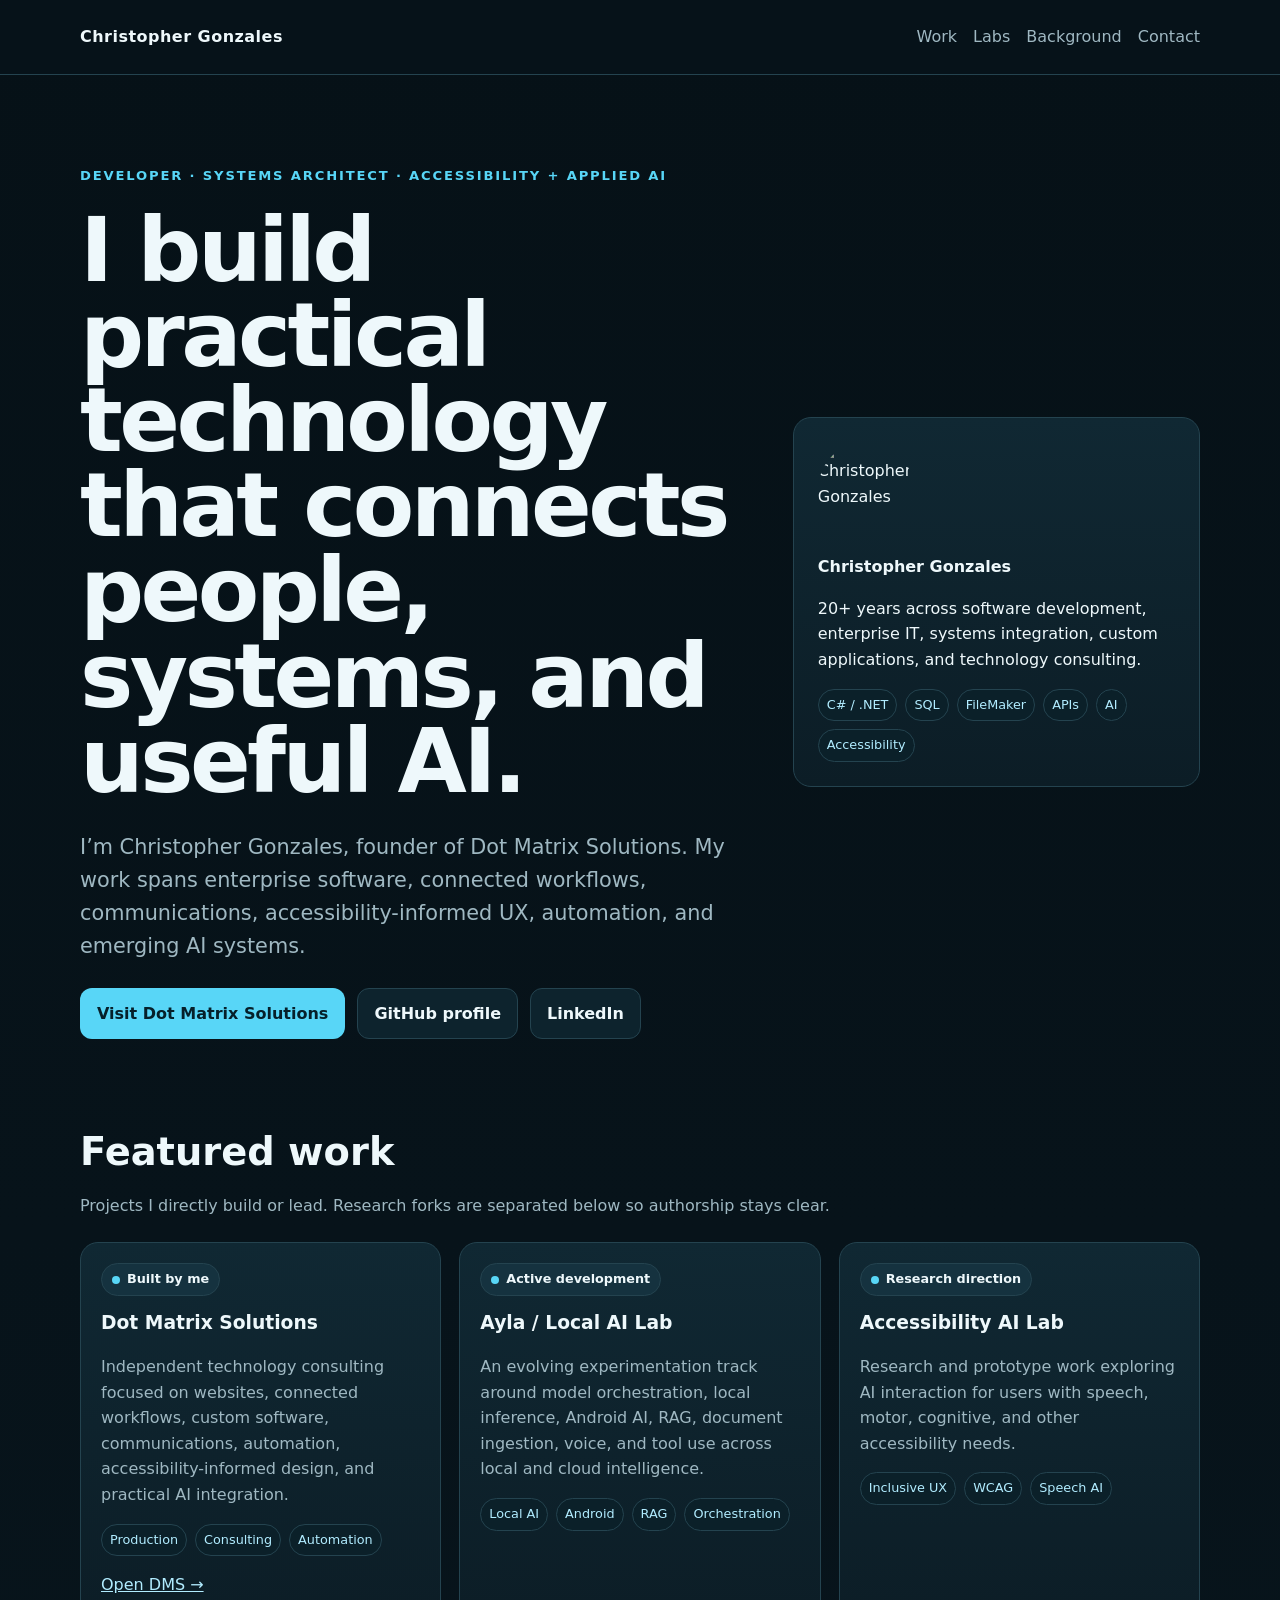
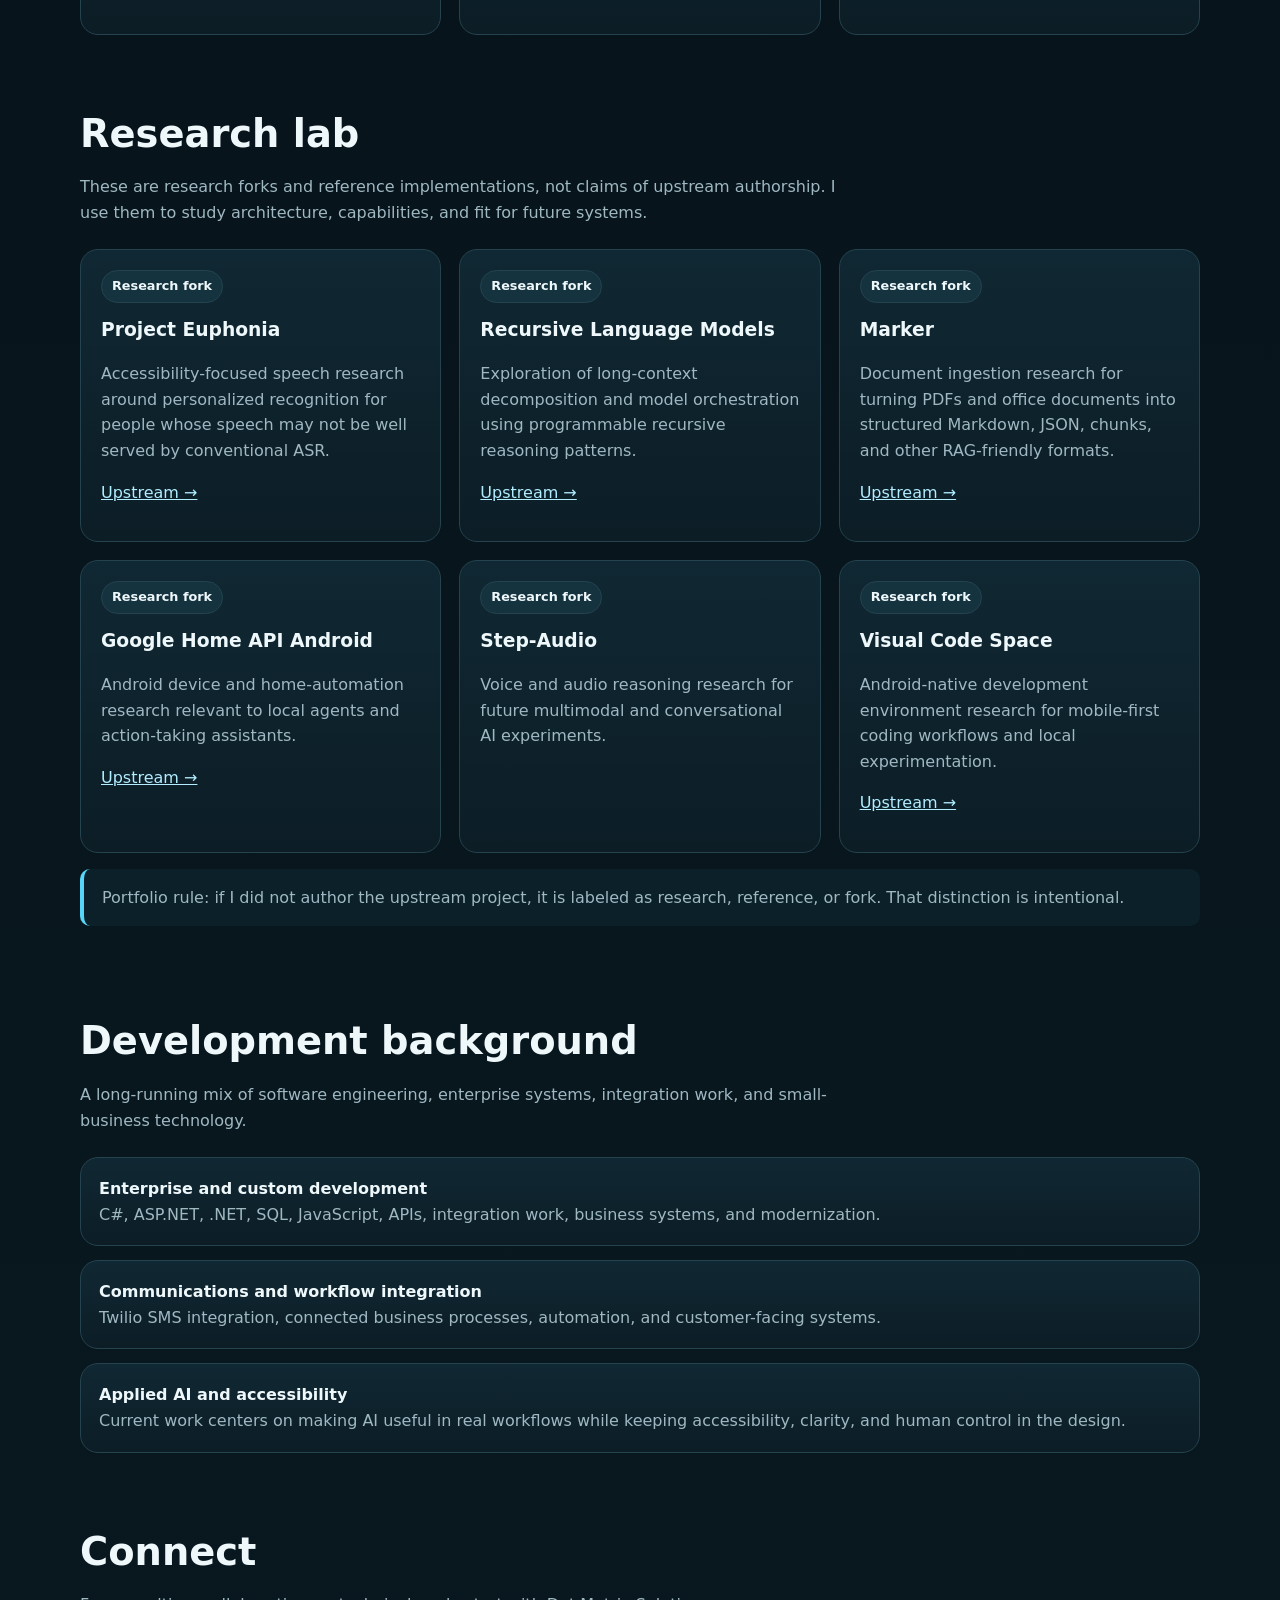
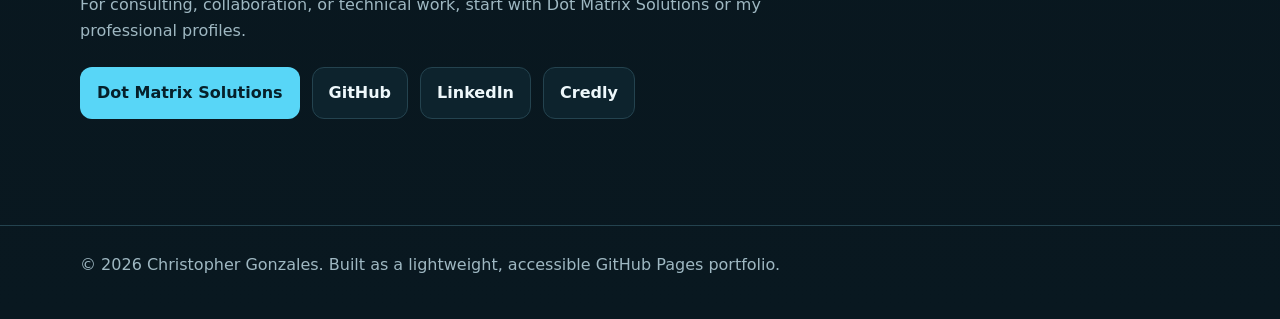
==== index.html @ f1fd610c "Create accessible Christopher Gonzales portfolio" ====
<!doctype html>
<html lang="en">
<head>
  <meta charset="utf-8">
  <meta name="viewport" content="width=device-width,initial-scale=1">
  <title>Christopher Gonzales | Developer, Systems Architect, Accessibility + Applied AI</title>
  <meta name="description" content="Christopher Gonzales is a developer and systems architect focused on applied AI, accessibility, automation, and practical technology systems.">
  <meta name="theme-color" content="#07131a">
  <meta property="og:title" content="Christopher Gonzales | Developer, Systems Architect, Accessibility + Applied AI">
  <meta property="og:description" content="Portfolio, active development, accessibility AI research, local AI experiments, and technical work by Christopher Gonzales.">
  <meta property="og:type" content="website">
  <meta property="og:url" content="https://chrisfgonzales.github.io/">
  <link rel="canonical" href="https://chrisfgonzales.github.io/">
  <style>
    :root{--bg:#07131a;--panel:#0c1d26;--panel2:#102833;--text:#eef8fb;--muted:#9fb8c2;--line:#24434f;--accent:#58d6f7;--accent2:#b1ecff;--good:#8ae6b0;--warn:#ffd782;--chip:#15323f}
    *{box-sizing:border-box}
    html{scroll-behavior:smooth}
    body{margin:0;background:linear-gradient(180deg,#061117 0%,#07131a 35%,#091820 100%);color:var(--text);font:16px/1.6 system-ui,-apple-system,Segoe UI,Roboto,sans-serif}
    a{color:var(--accent2)}
    a:focus-visible,button:focus-visible{outline:3px solid var(--accent);outline-offset:3px}
    .wrap{width:min(1120px,calc(100% - 32px));margin:auto}
    header{padding:24px 0;border-bottom:1px solid var(--line);position:sticky;top:0;background:rgba(7,19,26,.94);backdrop-filter:blur(10px);z-index:5}
    nav{display:flex;align-items:center;justify-content:space-between;gap:18px;flex-wrap:wrap}
    .brand{font-weight:800;letter-spacing:.03em;color:var(--text);text-decoration:none}
    .navlinks{display:flex;gap:16px;flex-wrap:wrap}.navlinks a{text-decoration:none;color:var(--muted)}.navlinks a:hover{color:var(--text)}
    main{padding:56px 0 72px}
    .hero{display:grid;grid-template-columns:1.25fr .75fr;gap:34px;align-items:center;padding:34px 0 48px}
    .kicker{color:var(--accent);text-transform:uppercase;letter-spacing:.14em;font-weight:800;font-size:.82rem}
    h1{font-size:clamp(2.5rem,7vw,5.8rem);line-height:.95;margin:.25em 0 .3em;letter-spacing:-.04em}
    .lede{font-size:clamp(1.05rem,2vw,1.3rem);color:var(--muted);max-width:760px}
    .hero-card,.card,.timeline-item{background:linear-gradient(180deg,var(--panel2),var(--panel));border:1px solid var(--line);border-radius:18px}
    .hero-card{padding:24px}.hero-card img{width:96px;height:96px;border-radius:50%;display:block;margin-bottom:16px}
    .buttons{display:flex;gap:12px;flex-wrap:wrap;margin-top:24px}.btn{display:inline-block;padding:12px 16px;border-radius:12px;text-decoration:none;border:1px solid var(--line);font-weight:700}.btn.primary{background:var(--accent);color:#06202a;border-color:transparent}.btn.secondary{color:var(--text);background:#0d232d}
    section{padding:34px 0}section h2{font-size:clamp(1.7rem,3vw,2.6rem);margin:0 0 10px}.section-copy{color:var(--muted);max-width:780px;margin:0 0 24px}
    .grid{display:grid;grid-template-columns:repeat(3,1fr);gap:18px}.card{padding:20px;min-width:0}.card h3{margin:.15rem 0 .35rem}.card p{color:var(--muted)}
    .status{display:inline-flex;align-items:center;gap:7px;padding:5px 10px;border-radius:999px;background:var(--chip);border:1px solid var(--line);font-size:.8rem;font-weight:800;margin-bottom:10px}.dot{width:8px;height:8px;border-radius:50%;background:var(--accent)}
    .tags{display:flex;gap:8px;flex-wrap:wrap;margin-top:14px}.tag{font-size:.8rem;color:var(--accent2);background:#0b2029;border:1px solid var(--line);padding:5px 8px;border-radius:999px}
    .timeline{display:grid;gap:14px}.timeline-item{padding:18px}.timeline-item strong{display:block}.timeline-item span{color:var(--muted)}
    .note{padding:16px 18px;border-left:4px solid var(--accent);background:#0b2029;border-radius:10px;color:var(--muted)}
    footer{border-top:1px solid var(--line);padding:26px 0 42px;color:var(--muted)}
    .skip{position:absolute;left:-999px}.skip:focus{left:12px;top:12px;background:#fff;color:#000;padding:8px;z-index:100}
    @media(max-width:850px){.hero,.grid{grid-template-columns:1fr}.hero{padding-top:18px}header{position:static}}
    @media(prefers-reduced-motion:reduce){html{scroll-behavior:auto}*{animation:none!important;transition:none!important}}
  </style>
</head>
<body>
<a class="skip" href="#main">Skip to content</a>
<header>
  <div class="wrap">
    <nav aria-label="Primary">
      <a class="brand" href="#top">Christopher Gonzales</a>
      <div class="navlinks">
        <a href="#work">Work</a><a href="#labs">Labs</a><a href="#history">Background</a><a href="#contact">Contact</a>
      </div>
    </nav>
  </div>
</header>
<main id="main">
  <div class="wrap" id="top">
    <section class="hero" aria-labelledby="hero-title">
      <div>
        <div class="kicker">Developer · Systems Architect · Accessibility + Applied AI</div>
        <h1 id="hero-title">I build practical technology that connects people, systems, and useful AI.</h1>
        <p class="lede">I’m Christopher Gonzales, founder of Dot Matrix Solutions. My work spans enterprise software, connected workflows, communications, accessibility-informed UX, automation, and emerging AI systems.</p>
        <div class="buttons">
          <a class="btn primary" href="https://dotmatrixsolutions.com">Visit Dot Matrix Solutions</a>
          <a class="btn secondary" href="https://github.com/chrisfgonzales">GitHub profile</a>
          <a class="btn secondary" href="https://www.linkedin.com/in/chrisfgonzales">LinkedIn</a>
        </div>
      </div>
      <aside class="hero-card" aria-label="Profile summary">
        <img src="https://avatars.githubusercontent.com/u/118977?v=4" alt="Christopher Gonzales">
        <strong>Christopher Gonzales</strong>
        <p>20+ years across software development, enterprise IT, systems integration, custom applications, and technology consulting.</p>
        <div class="tags"><span class="tag">C# / .NET</span><span class="tag">SQL</span><span class="tag">FileMaker</span><span class="tag">APIs</span><span class="tag">AI</span><span class="tag">Accessibility</span></div>
      </aside>
    </section>

    <section id="work" aria-labelledby="work-title">
      <h2 id="work-title">Featured work</h2>
      <p class="section-copy">Projects I directly build or lead. Research forks are separated below so authorship stays clear.</p>
      <div class="grid">
        <article class="card">
          <div class="status"><span class="dot"></span>Built by me</div>
          <h3>Dot Matrix Solutions</h3>
          <p>Independent technology consulting focused on websites, connected workflows, custom software, communications, automation, accessibility-informed design, and practical AI integration.</p>
          <div class="tags"><span class="tag">Production</span><span class="tag">Consulting</span><span class="tag">Automation</span></div>
          <p><a href="https://dotmatrixsolutions.com">Open DMS →</a></p>
        </article>
        <article class="card">
          <div class="status"><span class="dot"></span>Active development</div>
          <h3>Ayla / Local AI Lab</h3>
          <p>An evolving experimentation track around model orchestration, local inference, Android AI, RAG, document ingestion, voice, and tool use across local and cloud intelligence.</p>
          <div class="tags"><span class="tag">Local AI</span><span class="tag">Android</span><span class="tag">RAG</span><span class="tag">Orchestration</span></div>
        </article>
        <article class="card">
          <div class="status"><span class="dot"></span>Research direction</div>
          <h3>Accessibility AI Lab</h3>
          <p>Research and prototype work exploring AI interaction for users with speech, motor, cognitive, and other accessibility needs.</p>
          <div class="tags"><span class="tag">Inclusive UX</span><span class="tag">WCAG</span><span class="tag">Speech AI</span></div>
        </article>
      </div>
    </section>

    <section id="labs" aria-labelledby="labs-title">
      <h2 id="labs-title">Research lab</h2>
      <p class="section-copy">These are research forks and reference implementations, not claims of upstream authorship. I use them to study architecture, capabilities, and fit for future systems.</p>
      <div class="grid">
        <article class="card"><div class="status">Research fork</div><h3>Project Euphonia</h3><p>Accessibility-focused speech research around personalized recognition for people whose speech may not be well served by conventional ASR.</p><p><a href="https://github.com/google/project-euphonia-app">Upstream →</a></p></article>
        <article class="card"><div class="status">Research fork</div><h3>Recursive Language Models</h3><p>Exploration of long-context decomposition and model orchestration using programmable recursive reasoning patterns.</p><p><a href="https://github.com/alexzhang13/rlm">Upstream →</a></p></article>
        <article class="card"><div class="status">Research fork</div><h3>Marker</h3><p>Document ingestion research for turning PDFs and office documents into structured Markdown, JSON, chunks, and other RAG-friendly formats.</p><p><a href="https://github.com/datalab-to/marker">Upstream →</a></p></article>
        <article class="card"><div class="status">Research fork</div><h3>Google Home API Android</h3><p>Android device and home-automation research relevant to local agents and action-taking assistants.</p><p><a href="https://github.com/google-home/google-home-api-sample-app-android">Upstream →</a></p></article>
        <article class="card"><div class="status">Research fork</div><h3>Step-Audio</h3><p>Voice and audio reasoning research for future multimodal and conversational AI experiments.</p></article>
        <article class="card"><div class="status">Research fork</div><h3>Visual Code Space</h3><p>Android-native development environment research for mobile-first coding workflows and local experimentation.</p><p><a href="https://github.com/Visual-Code-Space/Visual-Code-Space">Upstream →</a></p></article>
      </div>
      <p class="note">Portfolio rule: if I did not author the upstream project, it is labeled as research, reference, or fork. That distinction is intentional.</p>
    </section>

    <section id="history" aria-labelledby="history-title">
      <h2 id="history-title">Development background</h2>
      <p class="section-copy">A long-running mix of software engineering, enterprise systems, integration work, and small-business technology.</p>
      <div class="timeline">
        <div class="timeline-item"><strong>Enterprise and custom development</strong><span>C#, ASP.NET, .NET, SQL, JavaScript, APIs, integration work, business systems, and modernization.</span></div>
        <div class="timeline-item"><strong>Communications and workflow integration</strong><span>Twilio SMS integration, connected business processes, automation, and customer-facing systems.</span></div>
        <div class="timeline-item"><strong>Applied AI and accessibility</strong><span>Current work centers on making AI useful in real workflows while keeping accessibility, clarity, and human control in the design.</span></div>
      </div>
    </section>

    <section id="contact" aria-labelledby="contact-title">
      <h2 id="contact-title">Connect</h2>
      <p class="section-copy">For consulting, collaboration, or technical work, start with Dot Matrix Solutions or my professional profiles.</p>
      <div class="buttons">
        <a class="btn primary" href="https://dotmatrixsolutions.com">Dot Matrix Solutions</a>
        <a class="btn secondary" href="https://github.com/chrisfgonzales">GitHub</a>
        <a class="btn secondary" href="https://www.linkedin.com/in/chrisfgonzales">LinkedIn</a>
        <a class="btn secondary" href="https://www.credly.com/users/christopher-gonzales.cc675278">Credly</a>
      </div>
    </section>
  </div>
</main>
<footer><div class="wrap">© 2026 Christopher Gonzales. Built as a lightweight, accessible GitHub Pages portfolio.</div></footer>
</body>
</html>
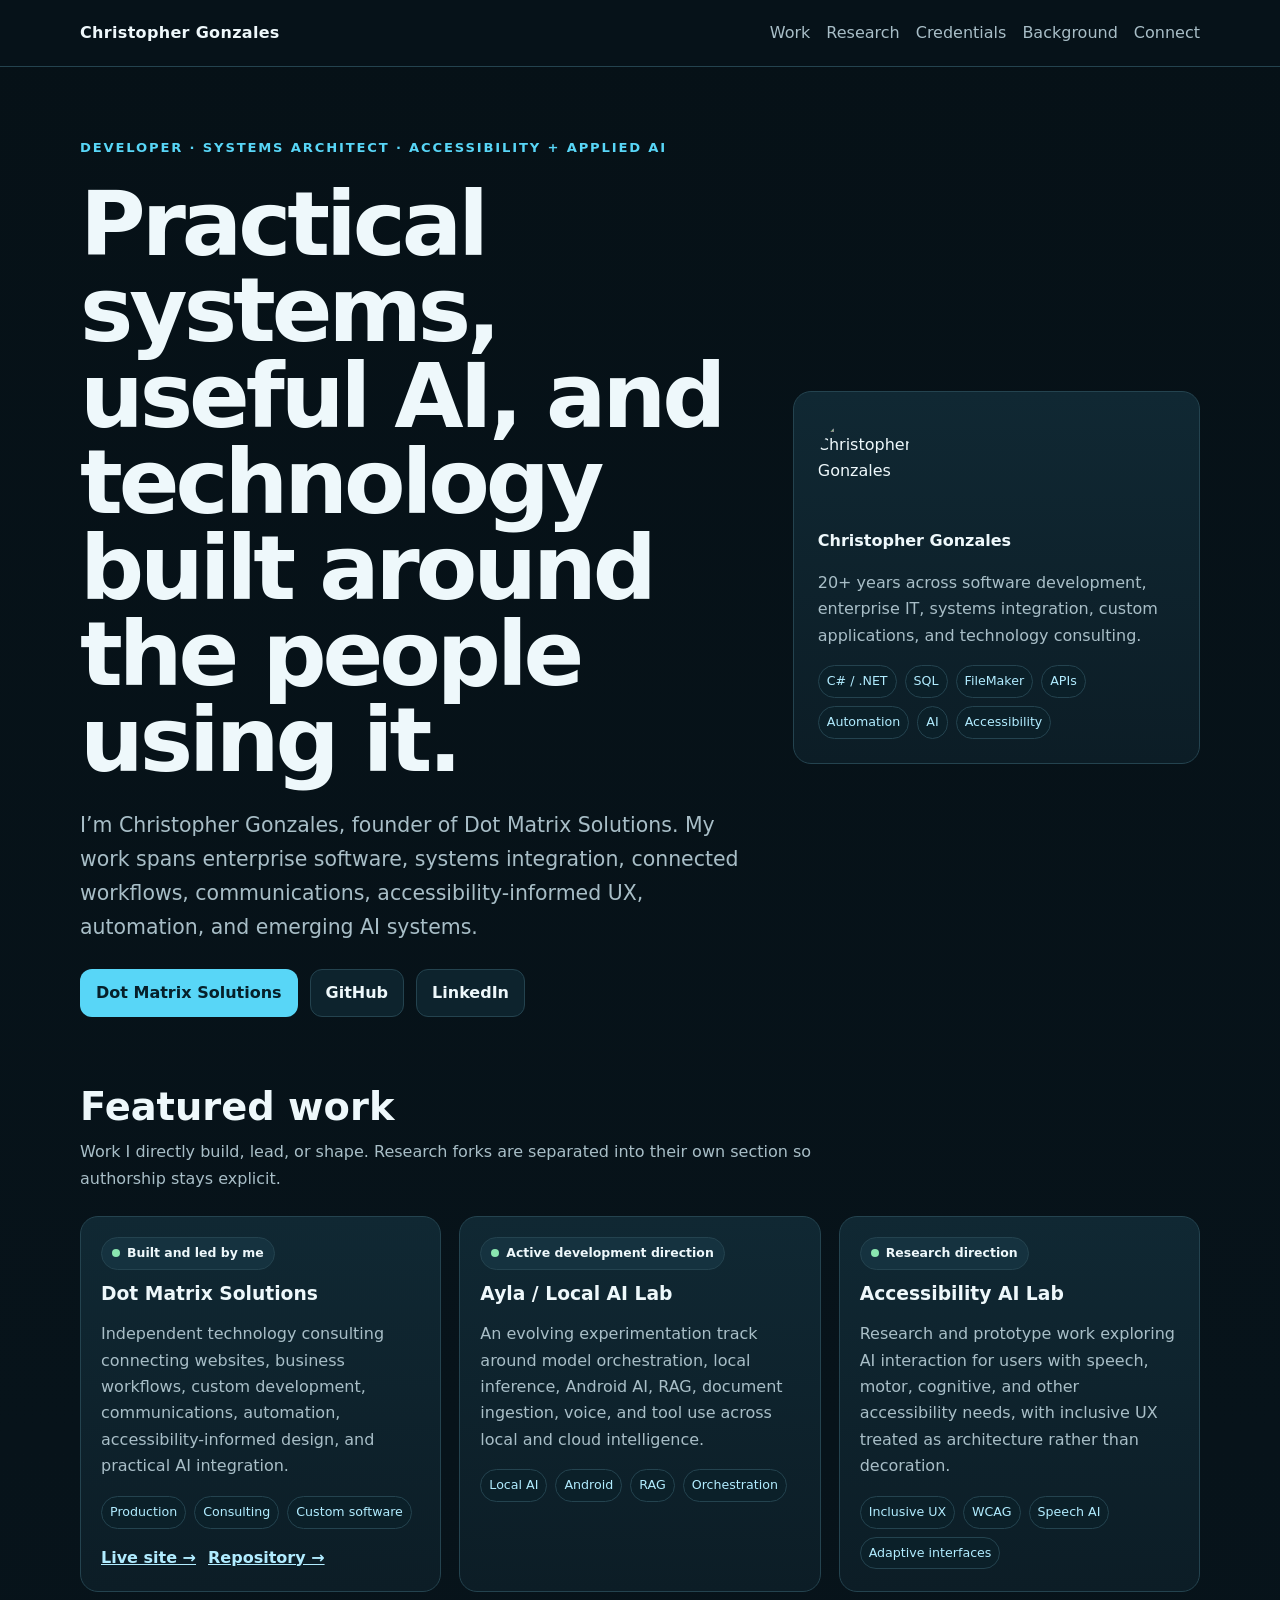
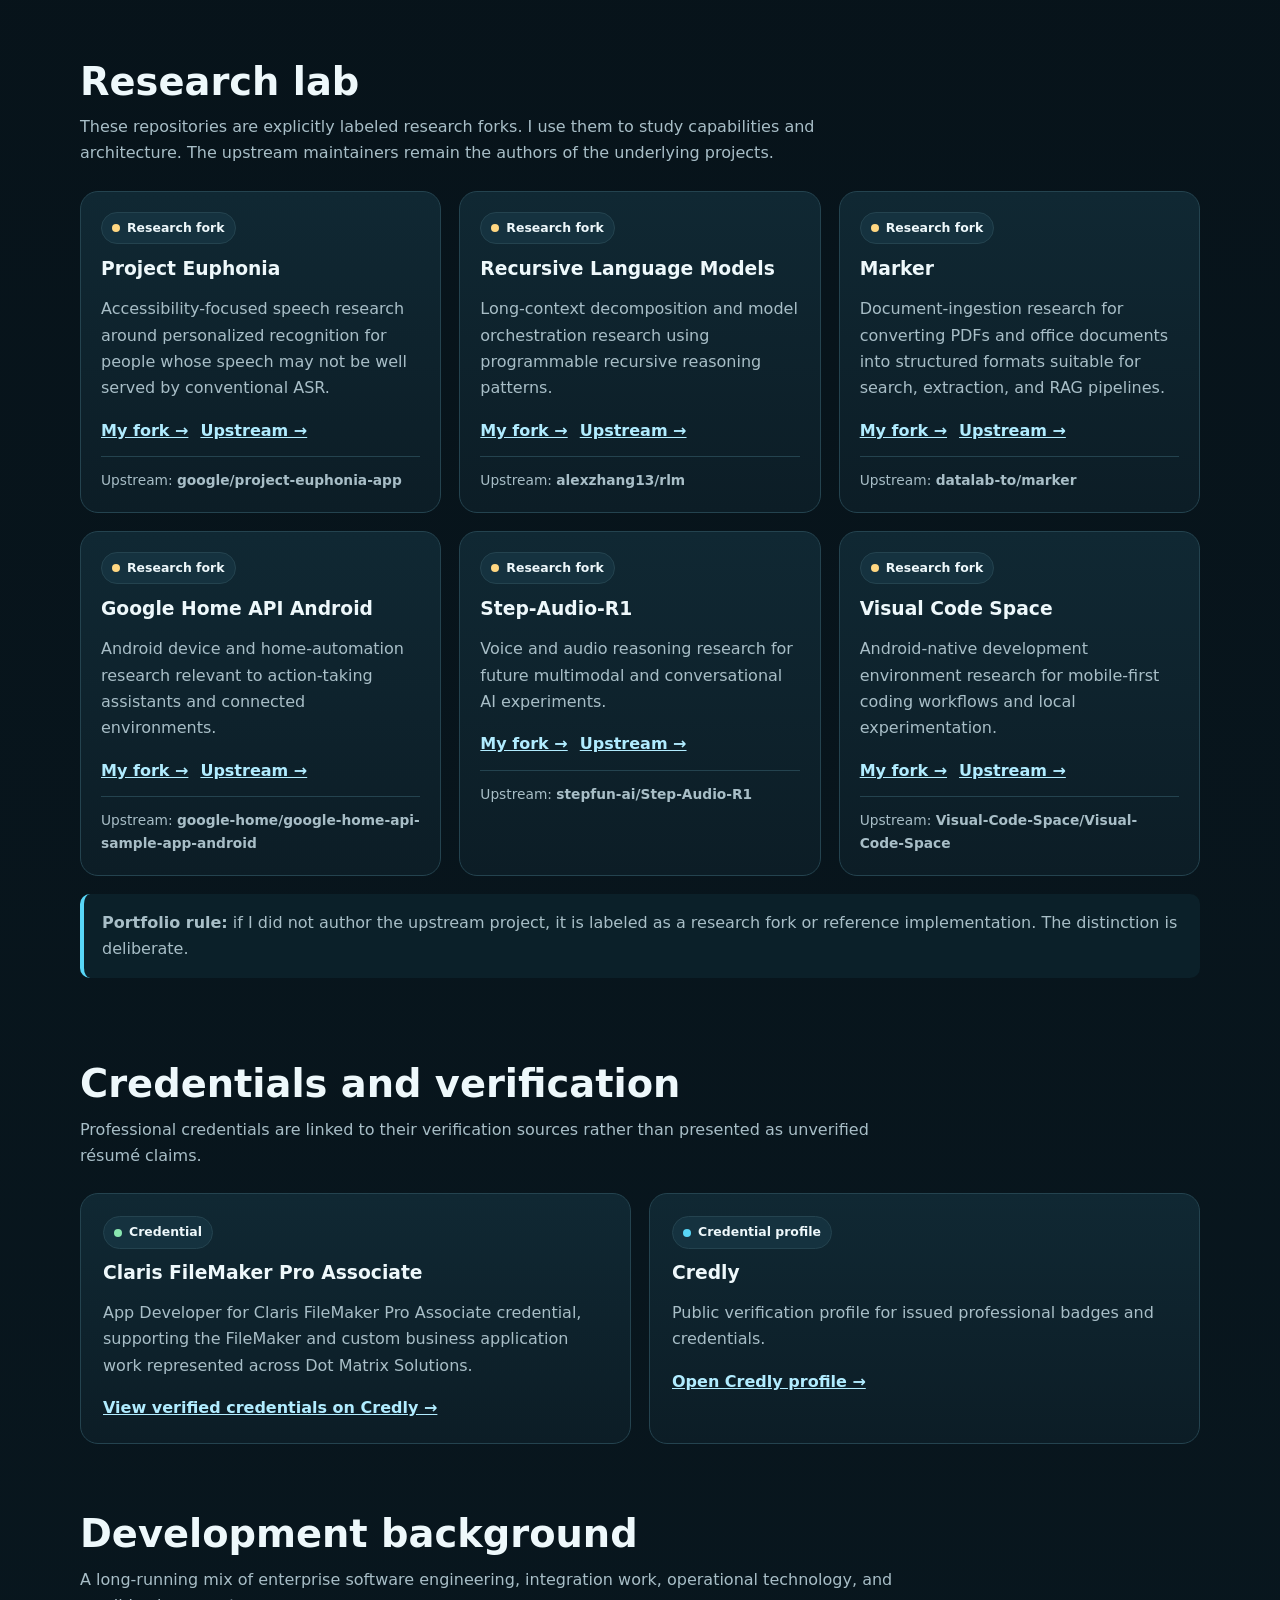
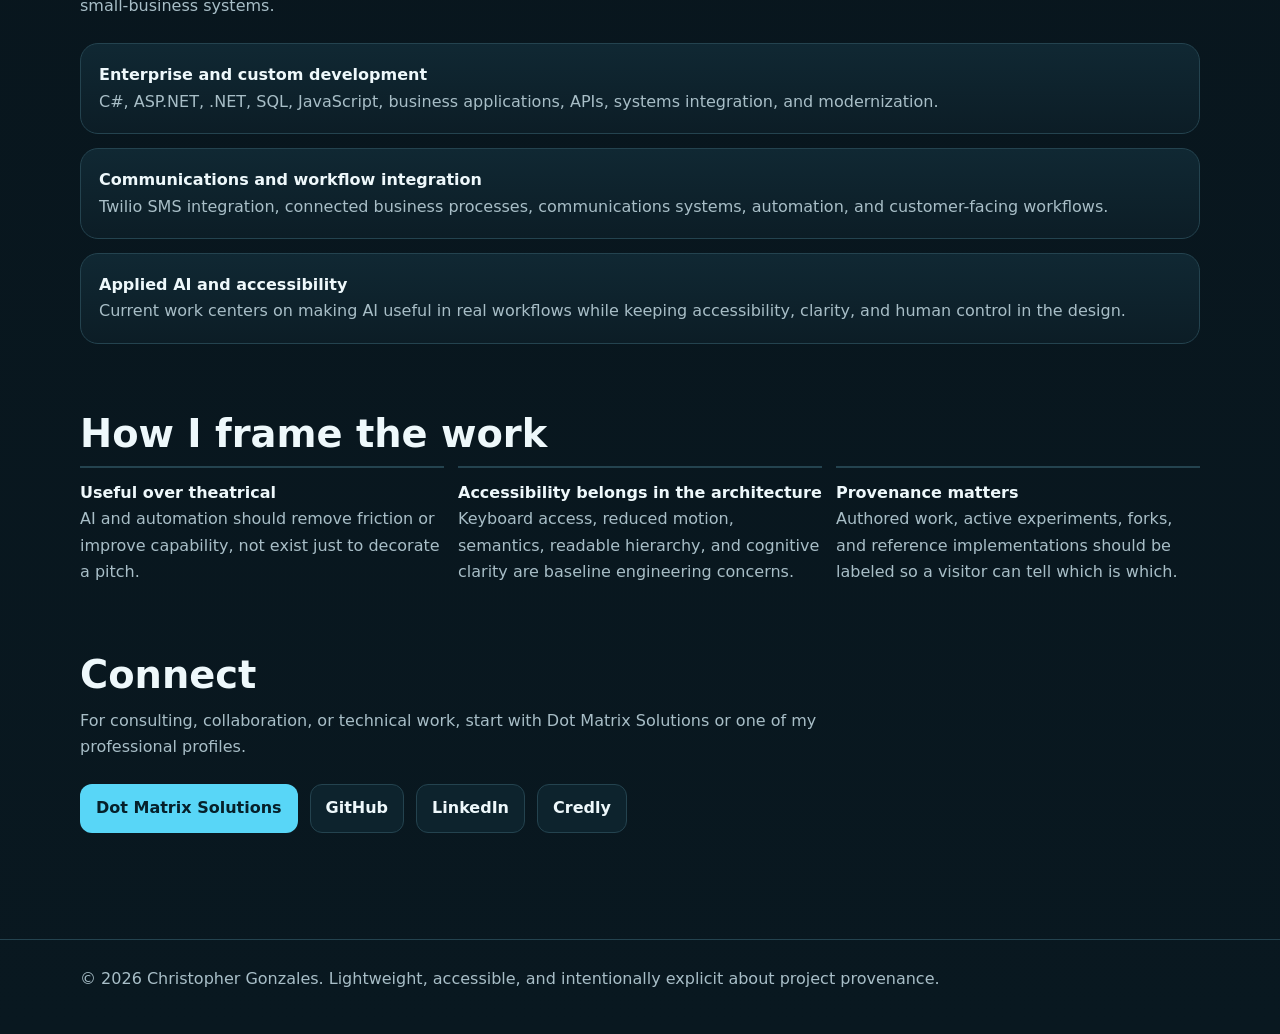
==== commit cbdf4a74: "Clarify portfolio provenance, credentials and accessibility" ====
--- a/index.html
+++ b/index.html
@@ -4,42 +4,93 @@
   <meta charset="utf-8">
   <meta name="viewport" content="width=device-width,initial-scale=1">
   <title>Christopher Gonzales | Developer, Systems Architect, Accessibility + Applied AI</title>
-  <meta name="description" content="Christopher Gonzales is a developer and systems architect focused on applied AI, accessibility, automation, and practical technology systems.">
+  <meta name="description" content="Christopher Gonzales is a developer and systems architect focused on enterprise software, connected systems, accessibility-informed UX, automation, and applied AI.">
   <meta name="theme-color" content="#07131a">
   <meta property="og:title" content="Christopher Gonzales | Developer, Systems Architect, Accessibility + Applied AI">
-  <meta property="og:description" content="Portfolio, active development, accessibility AI research, local AI experiments, and technical work by Christopher Gonzales.">
+  <meta property="og:description" content="Selected work, accessibility AI research, local AI experiments, credentials, and development history.">
   <meta property="og:type" content="website">
   <meta property="og:url" content="https://chrisfgonzales.github.io/">
+  <meta property="og:image" content="https://avatars.githubusercontent.com/u/118977?v=4">
   <link rel="canonical" href="https://chrisfgonzales.github.io/">
+  <script type="application/ld+json">
+  {
+    "@context":"https://schema.org",
+    "@type":"Person",
+    "name":"Christopher Gonzales",
+    "url":"https://chrisfgonzales.github.io/",
+    "image":"https://avatars.githubusercontent.com/u/118977?v=4",
+    "jobTitle":"Developer and Systems Architect",
+    "sameAs":[
+      "https://github.com/chrisfgonzales",
+      "https://www.linkedin.com/in/chrisfgonzales",
+      "https://www.credly.com/users/christopher-gonzales.cc675278",
+      "https://dotmatrixsolutions.com"
+    ],
+    "knowsAbout":[
+      "C#",
+      ".NET",
+      "ASP.NET",
+      "SQL",
+      "Claris FileMaker",
+      "API integration",
+      "workflow automation",
+      "accessibility-informed design",
+      "artificial intelligence",
+      "systems integration"
+    ]
+  }
+  </script>
   <style>
-    :root{--bg:#07131a;--panel:#0c1d26;--panel2:#102833;--text:#eef8fb;--muted:#9fb8c2;--line:#24434f;--accent:#58d6f7;--accent2:#b1ecff;--good:#8ae6b0;--warn:#ffd782;--chip:#15323f}
+    :root{
+      --bg:#07131a;--panel:#0c1d26;--panel2:#102833;--text:#eef8fb;
+      --muted:#a8bec7;--line:#24434f;--accent:#58d6f7;--accent2:#b1ecff;
+      --good:#8ae6b0;--gold:#ffd782;--chip:#15323f;--max:1120px
+    }
     *{box-sizing:border-box}
     html{scroll-behavior:smooth}
-    body{margin:0;background:linear-gradient(180deg,#061117 0%,#07131a 35%,#091820 100%);color:var(--text);font:16px/1.6 system-ui,-apple-system,Segoe UI,Roboto,sans-serif}
+    body{margin:0;background:linear-gradient(180deg,#061117 0%,#07131a 34%,#091820 100%);color:var(--text);font:16px/1.65 system-ui,-apple-system,BlinkMacSystemFont,"Segoe UI",sans-serif}
     a{color:var(--accent2)}
+    a:hover{text-decoration-thickness:2px}
     a:focus-visible,button:focus-visible{outline:3px solid var(--accent);outline-offset:3px}
-    .wrap{width:min(1120px,calc(100% - 32px));margin:auto}
-    header{padding:24px 0;border-bottom:1px solid var(--line);position:sticky;top:0;background:rgba(7,19,26,.94);backdrop-filter:blur(10px);z-index:5}
+    .skip{position:absolute;left:-9999px;top:0}.skip:focus{left:12px;top:12px;background:#fff;color:#000;padding:10px 14px;border-radius:8px;z-index:100}
+    .wrap{width:min(var(--max),calc(100% - 32px));margin:auto}
+    header{padding:20px 0;border-bottom:1px solid var(--line);position:sticky;top:0;background:rgba(7,19,26,.94);backdrop-filter:blur(10px);z-index:10}
     nav{display:flex;align-items:center;justify-content:space-between;gap:18px;flex-wrap:wrap}
-    .brand{font-weight:800;letter-spacing:.03em;color:var(--text);text-decoration:none}
+    .brand{font-weight:850;letter-spacing:.02em;color:var(--text);text-decoration:none}
     .navlinks{display:flex;gap:16px;flex-wrap:wrap}.navlinks a{text-decoration:none;color:var(--muted)}.navlinks a:hover{color:var(--text)}
-    main{padding:56px 0 72px}
-    .hero{display:grid;grid-template-columns:1.25fr .75fr;gap:34px;align-items:center;padding:34px 0 48px}
-    .kicker{color:var(--accent);text-transform:uppercase;letter-spacing:.14em;font-weight:800;font-size:.82rem}
-    h1{font-size:clamp(2.5rem,7vw,5.8rem);line-height:.95;margin:.25em 0 .3em;letter-spacing:-.04em}
-    .lede{font-size:clamp(1.05rem,2vw,1.3rem);color:var(--muted);max-width:760px}
-    .hero-card,.card,.timeline-item{background:linear-gradient(180deg,var(--panel2),var(--panel));border:1px solid var(--line);border-radius:18px}
+    main{padding:46px 0 72px}
+    section{padding:34px 0;scroll-margin-top:88px}
+    .hero{display:grid;grid-template-columns:minmax(0,1.25fr) minmax(260px,.75fr);gap:34px;align-items:center;padding-top:24px}
+    .kicker{color:var(--accent);text-transform:uppercase;letter-spacing:.14em;font-weight:850;font-size:.82rem}
+    h1{font-size:clamp(2.6rem,7vw,5.7rem);line-height:.96;margin:.24em 0 .3em;letter-spacing:-.045em;max-width:960px}
+    h2{font-size:clamp(1.75rem,3vw,2.55rem);line-height:1.15;margin:0 0 10px}
+    h3{line-height:1.25}
+    .lede{font-size:clamp(1.05rem,2vw,1.28rem);color:var(--muted);max-width:790px}
+    .section-copy{color:var(--muted);max-width:820px;margin:0 0 24px}
+    .hero-card,.card,.timeline-item,.credential{background:linear-gradient(180deg,var(--panel2),var(--panel));border:1px solid var(--line);border-radius:18px}
     .hero-card{padding:24px}.hero-card img{width:96px;height:96px;border-radius:50%;display:block;margin-bottom:16px}
-    .buttons{display:flex;gap:12px;flex-wrap:wrap;margin-top:24px}.btn{display:inline-block;padding:12px 16px;border-radius:12px;text-decoration:none;border:1px solid var(--line);font-weight:700}.btn.primary{background:var(--accent);color:#06202a;border-color:transparent}.btn.secondary{color:var(--text);background:#0d232d}
-    section{padding:34px 0}section h2{font-size:clamp(1.7rem,3vw,2.6rem);margin:0 0 10px}.section-copy{color:var(--muted);max-width:780px;margin:0 0 24px}
-    .grid{display:grid;grid-template-columns:repeat(3,1fr);gap:18px}.card{padding:20px;min-width:0}.card h3{margin:.15rem 0 .35rem}.card p{color:var(--muted)}
-    .status{display:inline-flex;align-items:center;gap:7px;padding:5px 10px;border-radius:999px;background:var(--chip);border:1px solid var(--line);font-size:.8rem;font-weight:800;margin-bottom:10px}.dot{width:8px;height:8px;border-radius:50%;background:var(--accent)}
-    .tags{display:flex;gap:8px;flex-wrap:wrap;margin-top:14px}.tag{font-size:.8rem;color:var(--accent2);background:#0b2029;border:1px solid var(--line);padding:5px 8px;border-radius:999px}
+    .hero-card p,.card p,.credential p{color:var(--muted)}
+    .buttons{display:flex;gap:12px;flex-wrap:wrap;margin-top:24px}
+    .btn{display:inline-flex;align-items:center;justify-content:center;min-height:44px;padding:10px 15px;border-radius:12px;text-decoration:none;border:1px solid var(--line);font-weight:760}
+    .btn.primary{background:var(--accent);color:#06202a;border-color:transparent}
+    .btn.secondary{color:var(--text);background:#0d232d}
+    .grid{display:grid;grid-template-columns:repeat(3,minmax(0,1fr));gap:18px}
+    .card{padding:20px;min-width:0}.card h3{margin:.15rem 0 .35rem}
+    .status{display:inline-flex;align-items:center;gap:7px;padding:5px 10px;border-radius:999px;background:var(--chip);border:1px solid var(--line);font-size:.78rem;font-weight:850;margin-bottom:10px}
+    .dot{width:8px;height:8px;border-radius:50%;background:var(--accent)}
+    .status.authored .dot{background:var(--good)}.status.research .dot{background:var(--gold)}
+    .tags{display:flex;gap:8px;flex-wrap:wrap;margin-top:14px}
+    .tag{font-size:.79rem;color:var(--accent2);background:#0b2029;border:1px solid var(--line);padding:5px 8px;border-radius:999px}
+    .links{display:flex;gap:12px;flex-wrap:wrap;margin-top:16px}.links a{font-weight:720}
+    .provenance{margin-top:12px;padding-top:12px;border-top:1px solid var(--line);font-size:.86rem;color:var(--muted)}
+    .credentials{display:grid;grid-template-columns:repeat(2,minmax(0,1fr));gap:18px}
+    .credential{padding:22px}.credential h3{margin:.1rem 0 .4rem}
     .timeline{display:grid;gap:14px}.timeline-item{padding:18px}.timeline-item strong{display:block}.timeline-item span{color:var(--muted)}
-    .note{padding:16px 18px;border-left:4px solid var(--accent);background:#0b2029;border-radius:10px;color:var(--muted)}
+    .note{padding:16px 18px;border-left:4px solid var(--accent);background:#0b2029;border-radius:10px;color:var(--muted);margin-top:18px}
+    .principles{display:grid;grid-template-columns:repeat(3,minmax(0,1fr));gap:14px}.principle{border-top:2px solid var(--line);padding-top:12px}.principle strong{display:block}.principle span{color:var(--muted)}
     footer{border-top:1px solid var(--line);padding:26px 0 42px;color:var(--muted)}
-    .skip{position:absolute;left:-999px}.skip:focus{left:12px;top:12px;background:#fff;color:#000;padding:8px;z-index:100}
-    @media(max-width:850px){.hero,.grid{grid-template-columns:1fr}.hero{padding-top:18px}header{position:static}}
+    @media(max-width:850px){header{position:static}.hero,.grid,.credentials,.principles{grid-template-columns:1fr}.hero{padding-top:10px}section{scroll-margin-top:18px}}
+    @media(max-width:520px){.wrap{width:min(100% - 22px,var(--max))}.navlinks{gap:11px}.navlinks a{padding:5px 0}.btn{width:100%}}
     @media(prefers-reduced-motion:reduce){html{scroll-behavior:auto}*{animation:none!important;transition:none!important}}
   </style>
 </head>
@@ -47,24 +98,29 @@
 <a class="skip" href="#main">Skip to content</a>
 <header>
   <div class="wrap">
-    <nav aria-label="Primary">
+    <nav aria-label="Primary navigation">
       <a class="brand" href="#top">Christopher Gonzales</a>
       <div class="navlinks">
-        <a href="#work">Work</a><a href="#labs">Labs</a><a href="#history">Background</a><a href="#contact">Contact</a>
+        <a href="#work">Work</a>
+        <a href="#labs">Research</a>
+        <a href="#credentials">Credentials</a>
+        <a href="#background">Background</a>
+        <a href="#contact">Connect</a>
       </div>
     </nav>
   </div>
 </header>
+
 <main id="main">
   <div class="wrap" id="top">
     <section class="hero" aria-labelledby="hero-title">
       <div>
         <div class="kicker">Developer · Systems Architect · Accessibility + Applied AI</div>
-        <h1 id="hero-title">I build practical technology that connects people, systems, and useful AI.</h1>
-        <p class="lede">I’m Christopher Gonzales, founder of Dot Matrix Solutions. My work spans enterprise software, connected workflows, communications, accessibility-informed UX, automation, and emerging AI systems.</p>
+        <h1 id="hero-title">Practical systems, useful AI, and technology built around the people using it.</h1>
+        <p class="lede">I’m Christopher Gonzales, founder of Dot Matrix Solutions. My work spans enterprise software, systems integration, connected workflows, communications, accessibility-informed UX, automation, and emerging AI systems.</p>
         <div class="buttons">
-          <a class="btn primary" href="https://dotmatrixsolutions.com">Visit Dot Matrix Solutions</a>
-          <a class="btn secondary" href="https://github.com/chrisfgonzales">GitHub profile</a>
+          <a class="btn primary" href="https://dotmatrixsolutions.com">Dot Matrix Solutions</a>
+          <a class="btn secondary" href="https://github.com/chrisfgonzales">GitHub</a>
           <a class="btn secondary" href="https://www.linkedin.com/in/chrisfgonzales">LinkedIn</a>
         </div>
       </div>
@@ -72,63 +128,140 @@
         <img src="https://avatars.githubusercontent.com/u/118977?v=4" alt="Christopher Gonzales">
         <strong>Christopher Gonzales</strong>
         <p>20+ years across software development, enterprise IT, systems integration, custom applications, and technology consulting.</p>
-        <div class="tags"><span class="tag">C# / .NET</span><span class="tag">SQL</span><span class="tag">FileMaker</span><span class="tag">APIs</span><span class="tag">AI</span><span class="tag">Accessibility</span></div>
+        <div class="tags">
+          <span class="tag">C# / .NET</span><span class="tag">SQL</span><span class="tag">FileMaker</span>
+          <span class="tag">APIs</span><span class="tag">Automation</span><span class="tag">AI</span><span class="tag">Accessibility</span>
+        </div>
       </aside>
     </section>
 
     <section id="work" aria-labelledby="work-title">
       <h2 id="work-title">Featured work</h2>
-      <p class="section-copy">Projects I directly build or lead. Research forks are separated below so authorship stays clear.</p>
+      <p class="section-copy">Work I directly build, lead, or shape. Research forks are separated into their own section so authorship stays explicit.</p>
       <div class="grid">
         <article class="card">
-          <div class="status"><span class="dot"></span>Built by me</div>
+          <div class="status authored"><span class="dot" aria-hidden="true"></span>Built and led by me</div>
           <h3>Dot Matrix Solutions</h3>
-          <p>Independent technology consulting focused on websites, connected workflows, custom software, communications, automation, accessibility-informed design, and practical AI integration.</p>
-          <div class="tags"><span class="tag">Production</span><span class="tag">Consulting</span><span class="tag">Automation</span></div>
-          <p><a href="https://dotmatrixsolutions.com">Open DMS →</a></p>
-        </article>
-        <article class="card">
-          <div class="status"><span class="dot"></span>Active development</div>
+          <p>Independent technology consulting connecting websites, business workflows, custom development, communications, automation, accessibility-informed design, and practical AI integration.</p>
+          <div class="tags"><span class="tag">Production</span><span class="tag">Consulting</span><span class="tag">Custom software</span></div>
+          <div class="links">
+            <a href="https://dotmatrixsolutions.com">Live site →</a>
+            <a href="https://github.com/chrisfgonzales/dartmaytricksolelutions">Repository →</a>
+          </div>
+        </article>
+
+        <article class="card">
+          <div class="status authored"><span class="dot" aria-hidden="true"></span>Active development direction</div>
           <h3>Ayla / Local AI Lab</h3>
           <p>An evolving experimentation track around model orchestration, local inference, Android AI, RAG, document ingestion, voice, and tool use across local and cloud intelligence.</p>
           <div class="tags"><span class="tag">Local AI</span><span class="tag">Android</span><span class="tag">RAG</span><span class="tag">Orchestration</span></div>
         </article>
-        <article class="card">
-          <div class="status"><span class="dot"></span>Research direction</div>
+
+        <article class="card">
+          <div class="status authored"><span class="dot" aria-hidden="true"></span>Research direction</div>
           <h3>Accessibility AI Lab</h3>
-          <p>Research and prototype work exploring AI interaction for users with speech, motor, cognitive, and other accessibility needs.</p>
-          <div class="tags"><span class="tag">Inclusive UX</span><span class="tag">WCAG</span><span class="tag">Speech AI</span></div>
+          <p>Research and prototype work exploring AI interaction for users with speech, motor, cognitive, and other accessibility needs, with inclusive UX treated as architecture rather than decoration.</p>
+          <div class="tags"><span class="tag">Inclusive UX</span><span class="tag">WCAG</span><span class="tag">Speech AI</span><span class="tag">Adaptive interfaces</span></div>
         </article>
       </div>
     </section>
 
     <section id="labs" aria-labelledby="labs-title">
       <h2 id="labs-title">Research lab</h2>
-      <p class="section-copy">These are research forks and reference implementations, not claims of upstream authorship. I use them to study architecture, capabilities, and fit for future systems.</p>
+      <p class="section-copy">These repositories are explicitly labeled research forks. I use them to study capabilities and architecture. The upstream maintainers remain the authors of the underlying projects.</p>
       <div class="grid">
-        <article class="card"><div class="status">Research fork</div><h3>Project Euphonia</h3><p>Accessibility-focused speech research around personalized recognition for people whose speech may not be well served by conventional ASR.</p><p><a href="https://github.com/google/project-euphonia-app">Upstream →</a></p></article>
-        <article class="card"><div class="status">Research fork</div><h3>Recursive Language Models</h3><p>Exploration of long-context decomposition and model orchestration using programmable recursive reasoning patterns.</p><p><a href="https://github.com/alexzhang13/rlm">Upstream →</a></p></article>
-        <article class="card"><div class="status">Research fork</div><h3>Marker</h3><p>Document ingestion research for turning PDFs and office documents into structured Markdown, JSON, chunks, and other RAG-friendly formats.</p><p><a href="https://github.com/datalab-to/marker">Upstream →</a></p></article>
-        <article class="card"><div class="status">Research fork</div><h3>Google Home API Android</h3><p>Android device and home-automation research relevant to local agents and action-taking assistants.</p><p><a href="https://github.com/google-home/google-home-api-sample-app-android">Upstream →</a></p></article>
-        <article class="card"><div class="status">Research fork</div><h3>Step-Audio</h3><p>Voice and audio reasoning research for future multimodal and conversational AI experiments.</p></article>
-        <article class="card"><div class="status">Research fork</div><h3>Visual Code Space</h3><p>Android-native development environment research for mobile-first coding workflows and local experimentation.</p><p><a href="https://github.com/Visual-Code-Space/Visual-Code-Space">Upstream →</a></p></article>
-      </div>
-      <p class="note">Portfolio rule: if I did not author the upstream project, it is labeled as research, reference, or fork. That distinction is intentional.</p>
-    </section>
-
-    <section id="history" aria-labelledby="history-title">
-      <h2 id="history-title">Development background</h2>
-      <p class="section-copy">A long-running mix of software engineering, enterprise systems, integration work, and small-business technology.</p>
+        <article class="card">
+          <div class="status research"><span class="dot" aria-hidden="true"></span>Research fork</div>
+          <h3>Project Euphonia</h3>
+          <p>Accessibility-focused speech research around personalized recognition for people whose speech may not be well served by conventional ASR.</p>
+          <div class="links"><a href="https://github.com/chrisfgonzales/project-euphonia-app">My fork →</a><a href="https://github.com/google/project-euphonia-app">Upstream →</a></div>
+          <div class="provenance">Upstream: <strong>google/project-euphonia-app</strong></div>
+        </article>
+
+        <article class="card">
+          <div class="status research"><span class="dot" aria-hidden="true"></span>Research fork</div>
+          <h3>Recursive Language Models</h3>
+          <p>Long-context decomposition and model orchestration research using programmable recursive reasoning patterns.</p>
+          <div class="links"><a href="https://github.com/chrisfgonzales/rlm-mit-opensource">My fork →</a><a href="https://github.com/alexzhang13/rlm">Upstream →</a></div>
+          <div class="provenance">Upstream: <strong>alexzhang13/rlm</strong></div>
+        </article>
+
+        <article class="card">
+          <div class="status research"><span class="dot" aria-hidden="true"></span>Research fork</div>
+          <h3>Marker</h3>
+          <p>Document-ingestion research for converting PDFs and office documents into structured formats suitable for search, extraction, and RAG pipelines.</p>
+          <div class="links"><a href="https://github.com/chrisfgonzales/marker">My fork →</a><a href="https://github.com/datalab-to/marker">Upstream →</a></div>
+          <div class="provenance">Upstream: <strong>datalab-to/marker</strong></div>
+        </article>
+
+        <article class="card">
+          <div class="status research"><span class="dot" aria-hidden="true"></span>Research fork</div>
+          <h3>Google Home API Android</h3>
+          <p>Android device and home-automation research relevant to action-taking assistants and connected environments.</p>
+          <div class="links"><a href="https://github.com/chrisfgonzales/google-home-api-sample-app-android">My fork →</a><a href="https://github.com/google-home/google-home-api-sample-app-android">Upstream →</a></div>
+          <div class="provenance">Upstream: <strong>google-home/google-home-api-sample-app-android</strong></div>
+        </article>
+
+        <article class="card">
+          <div class="status research"><span class="dot" aria-hidden="true"></span>Research fork</div>
+          <h3>Step-Audio-R1</h3>
+          <p>Voice and audio reasoning research for future multimodal and conversational AI experiments.</p>
+          <div class="links"><a href="https://github.com/chrisfgonzales/step-audio-r1">My fork →</a><a href="https://github.com/stepfun-ai/Step-Audio-R1">Upstream →</a></div>
+          <div class="provenance">Upstream: <strong>stepfun-ai/Step-Audio-R1</strong></div>
+        </article>
+
+        <article class="card">
+          <div class="status research"><span class="dot" aria-hidden="true"></span>Research fork</div>
+          <h3>Visual Code Space</h3>
+          <p>Android-native development environment research for mobile-first coding workflows and local experimentation.</p>
+          <div class="links"><a href="https://github.com/chrisfgonzales/Visual-Code-Space">My fork →</a><a href="https://github.com/Visual-Code-Space/Visual-Code-Space">Upstream →</a></div>
+          <div class="provenance">Upstream: <strong>Visual-Code-Space/Visual-Code-Space</strong></div>
+        </article>
+      </div>
+      <p class="note"><strong>Portfolio rule:</strong> if I did not author the upstream project, it is labeled as a research fork or reference implementation. The distinction is deliberate.</p>
+    </section>
+
+    <section id="credentials" aria-labelledby="credentials-title">
+      <h2 id="credentials-title">Credentials and verification</h2>
+      <p class="section-copy">Professional credentials are linked to their verification sources rather than presented as unverified résumé claims.</p>
+      <div class="credentials">
+        <article class="credential">
+          <div class="status authored"><span class="dot" aria-hidden="true"></span>Credential</div>
+          <h3>Claris FileMaker Pro Associate</h3>
+          <p>App Developer for Claris FileMaker Pro Associate credential, supporting the FileMaker and custom business application work represented across Dot Matrix Solutions.</p>
+          <div class="links"><a href="https://www.credly.com/users/christopher-gonzales.cc675278">View verified credentials on Credly →</a></div>
+        </article>
+        <article class="credential">
+          <div class="status"><span class="dot" aria-hidden="true"></span>Credential profile</div>
+          <h3>Credly</h3>
+          <p>Public verification profile for issued professional badges and credentials.</p>
+          <div class="links"><a href="https://www.credly.com/users/christopher-gonzales.cc675278">Open Credly profile →</a></div>
+        </article>
+      </div>
+    </section>
+
+    <section id="background" aria-labelledby="background-title">
+      <h2 id="background-title">Development background</h2>
+      <p class="section-copy">A long-running mix of enterprise software engineering, integration work, operational technology, and small-business systems.</p>
       <div class="timeline">
-        <div class="timeline-item"><strong>Enterprise and custom development</strong><span>C#, ASP.NET, .NET, SQL, JavaScript, APIs, integration work, business systems, and modernization.</span></div>
-        <div class="timeline-item"><strong>Communications and workflow integration</strong><span>Twilio SMS integration, connected business processes, automation, and customer-facing systems.</span></div>
+        <div class="timeline-item"><strong>Enterprise and custom development</strong><span>C#, ASP.NET, .NET, SQL, JavaScript, business applications, APIs, systems integration, and modernization.</span></div>
+        <div class="timeline-item"><strong>Communications and workflow integration</strong><span>Twilio SMS integration, connected business processes, communications systems, automation, and customer-facing workflows.</span></div>
         <div class="timeline-item"><strong>Applied AI and accessibility</strong><span>Current work centers on making AI useful in real workflows while keeping accessibility, clarity, and human control in the design.</span></div>
+      </div>
+    </section>
+
+    <section aria-labelledby="principles-title">
+      <h2 id="principles-title">How I frame the work</h2>
+      <div class="principles">
+        <div class="principle"><strong>Useful over theatrical</strong><span>AI and automation should remove friction or improve capability, not exist just to decorate a pitch.</span></div>
+        <div class="principle"><strong>Accessibility belongs in the architecture</strong><span>Keyboard access, reduced motion, semantics, readable hierarchy, and cognitive clarity are baseline engineering concerns.</span></div>
+        <div class="principle"><strong>Provenance matters</strong><span>Authored work, active experiments, forks, and reference implementations should be labeled so a visitor can tell which is which.</span></div>
       </div>
     </section>
 
     <section id="contact" aria-labelledby="contact-title">
       <h2 id="contact-title">Connect</h2>
-      <p class="section-copy">For consulting, collaboration, or technical work, start with Dot Matrix Solutions or my professional profiles.</p>
+      <p class="section-copy">For consulting, collaboration, or technical work, start with Dot Matrix Solutions or one of my professional profiles.</p>
       <div class="buttons">
         <a class="btn primary" href="https://dotmatrixsolutions.com">Dot Matrix Solutions</a>
         <a class="btn secondary" href="https://github.com/chrisfgonzales">GitHub</a>
@@ -138,6 +271,9 @@
     </section>
   </div>
 </main>
-<footer><div class="wrap">© 2026 Christopher Gonzales. Built as a lightweight, accessible GitHub Pages portfolio.</div></footer>
+
+<footer>
+  <div class="wrap">© 2026 Christopher Gonzales. Lightweight, accessible, and intentionally explicit about project provenance.</div>
+</footer>
 </body>
 </html>
